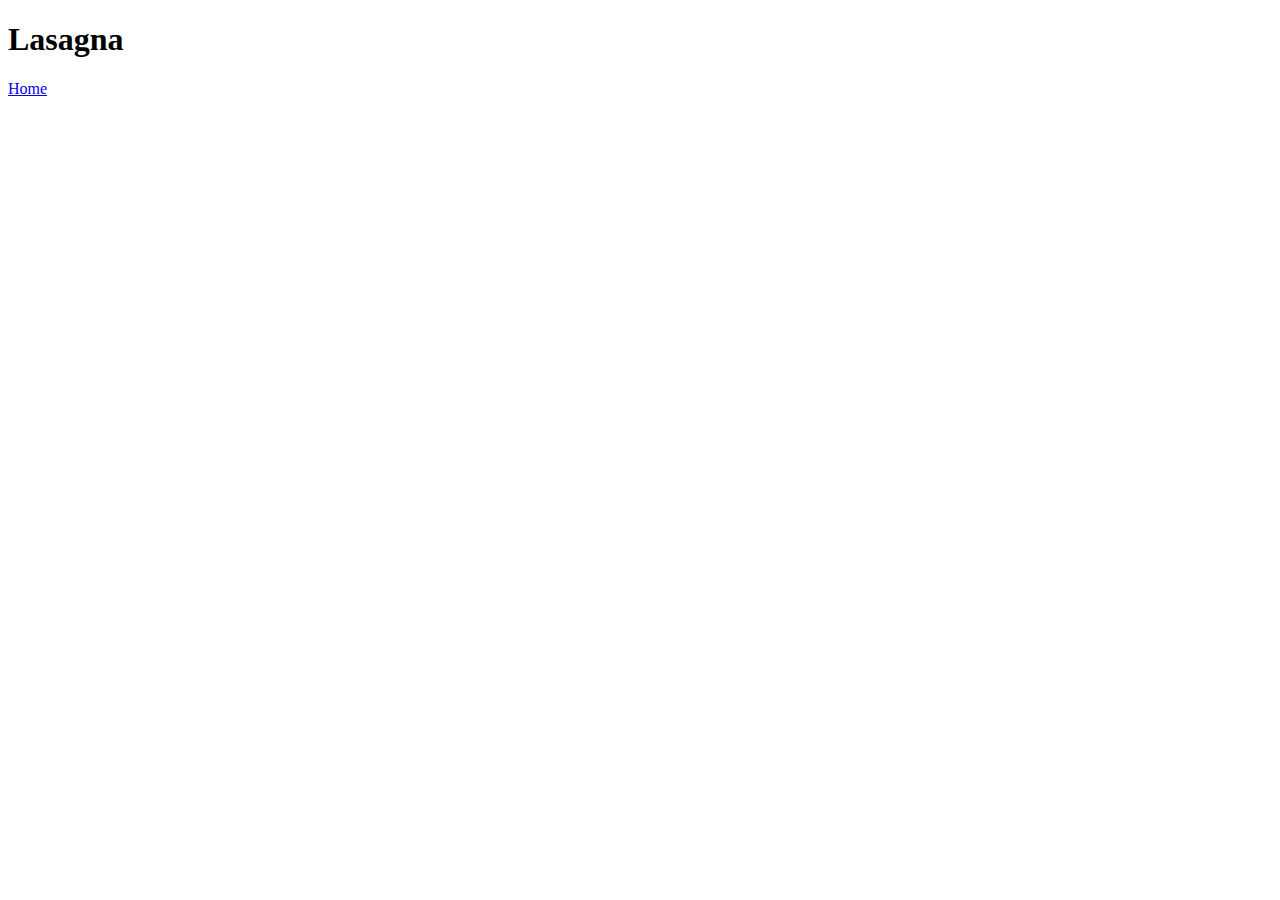
==== recipes/lasagna.html @ d052f272 "Make Iteration 2: recipe page" ====
<!DOCTYPE html>
<html lang="en">
<head>
    <meta charset="UTF-8">
    <meta name="viewport" content="width=device-width, initial-scale=1.0">
    <title>Lasagna</title>
</head>
<body>
    <h1>Lasagna</h1>
    <a href="../index.html">Home</a>
</body>
</html>
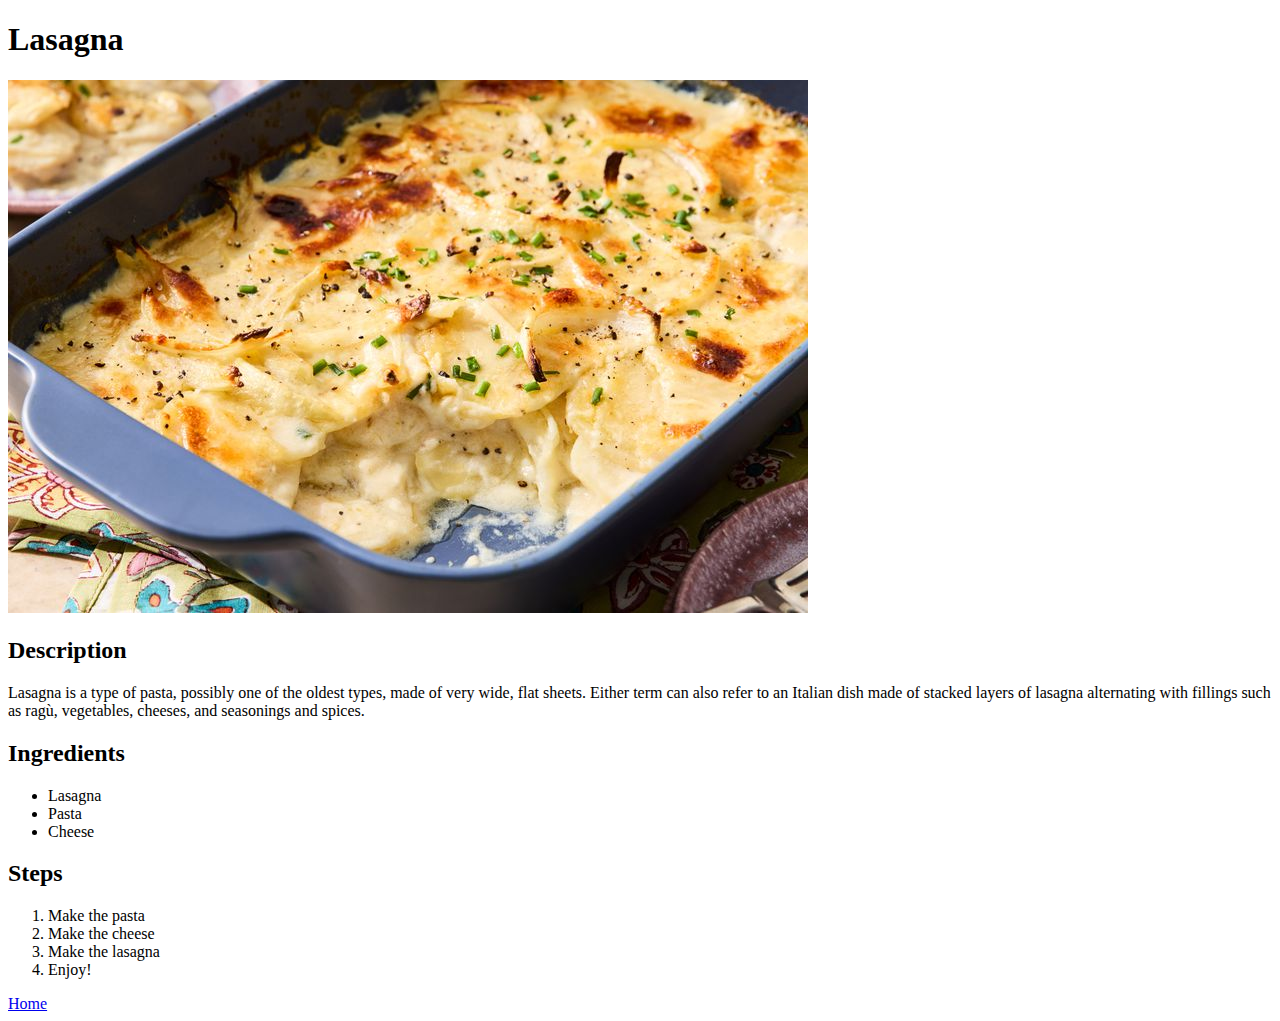
==== commit 838f53e9: "Make Iteration 3: recipe page content" ====
--- a/recipes/lasagna.html
+++ b/recipes/lasagna.html
@@ -4,9 +4,26 @@
     <meta charset="UTF-8">
     <meta name="viewport" content="width=device-width, initial-scale=1.0">
     <title>Lasagna</title>
+    <link rel="stylesheet" href="../css/style.css">
 </head>
 <body>
     <h1>Lasagna</h1>
+    <img src="../images/lasagna.jpg" alt="Image of Lasagna">
+    <h2>Description</h2>
+    <p>Lasagna is a type of pasta, possibly one of the oldest types, made of very wide, flat sheets. Either term can also refer to an Italian dish made of stacked layers of lasagna alternating with fillings such as ragù, vegetables, cheeses, and seasonings and spices.</p>
+    <h2>Ingredients</h2>
+    <ul>
+        <li>Lasagna</li>
+        <li>Pasta</li>
+        <li>Cheese</li>
+    </ul>
+    <h2>Steps</h2>
+    <ol>
+        <li>Make the pasta</li>
+        <li>Make the cheese</li>
+        <li>Make the lasagna</li>
+        <li>Enjoy!</li>
+    </ol>
     <a href="../index.html">Home</a>
 </body>
 </html>--- a/css/style.css
+++ b/css/style.css
@@ -0,0 +1,4 @@
+img {
+    max-width: 100%;
+    height: auto;
+}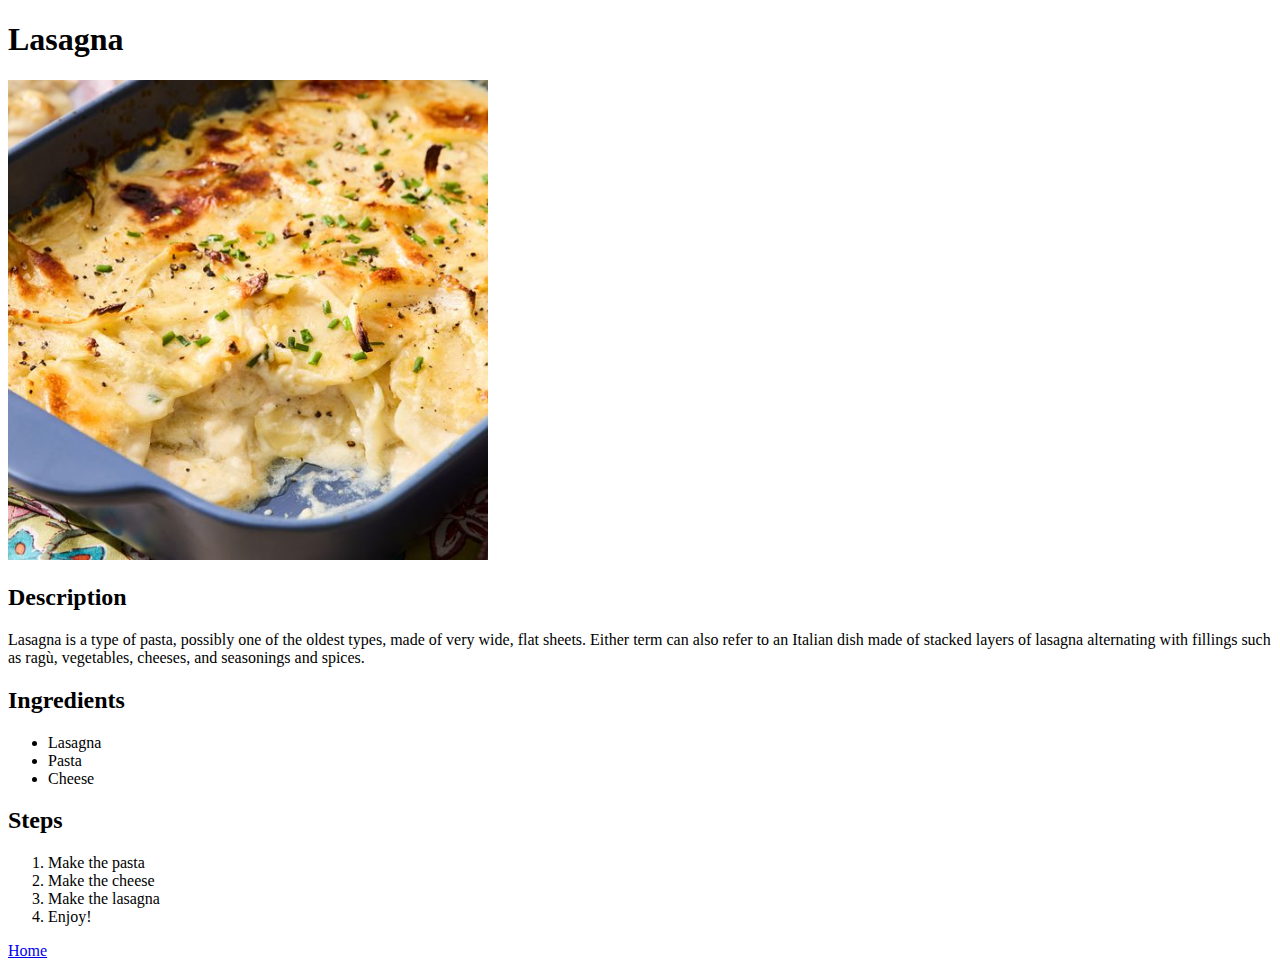
==== commit 13848227: "Add correct styling to recipe image" ====
--- a/recipes/lasagna.html
+++ b/recipes/lasagna.html
@@ -8,7 +8,7 @@
 </head>
 <body>
     <h1>Lasagna</h1>
-    <img src="../images/lasagna.jpg" alt="Image of Lasagna">
+    <img class="recipe-image" src="../images/lasagna.jpg" alt="Image of Lasagna">
     <h2>Description</h2>
     <p>Lasagna is a type of pasta, possibly one of the oldest types, made of very wide, flat sheets. Either term can also refer to an Italian dish made of stacked layers of lasagna alternating with fillings such as ragù, vegetables, cheeses, and seasonings and spices.</p>
     <h2>Ingredients</h2>
--- a/css/style.css
+++ b/css/style.css
@@ -1,4 +1,7 @@
-img {
-    max-width: 100%;
+img.recipe-image {
+    max-width: 480px;
+    width: 100%;
+    aspect-ratio: 1 / 1;
+    object-fit: cover;
     height: auto;
-}+}
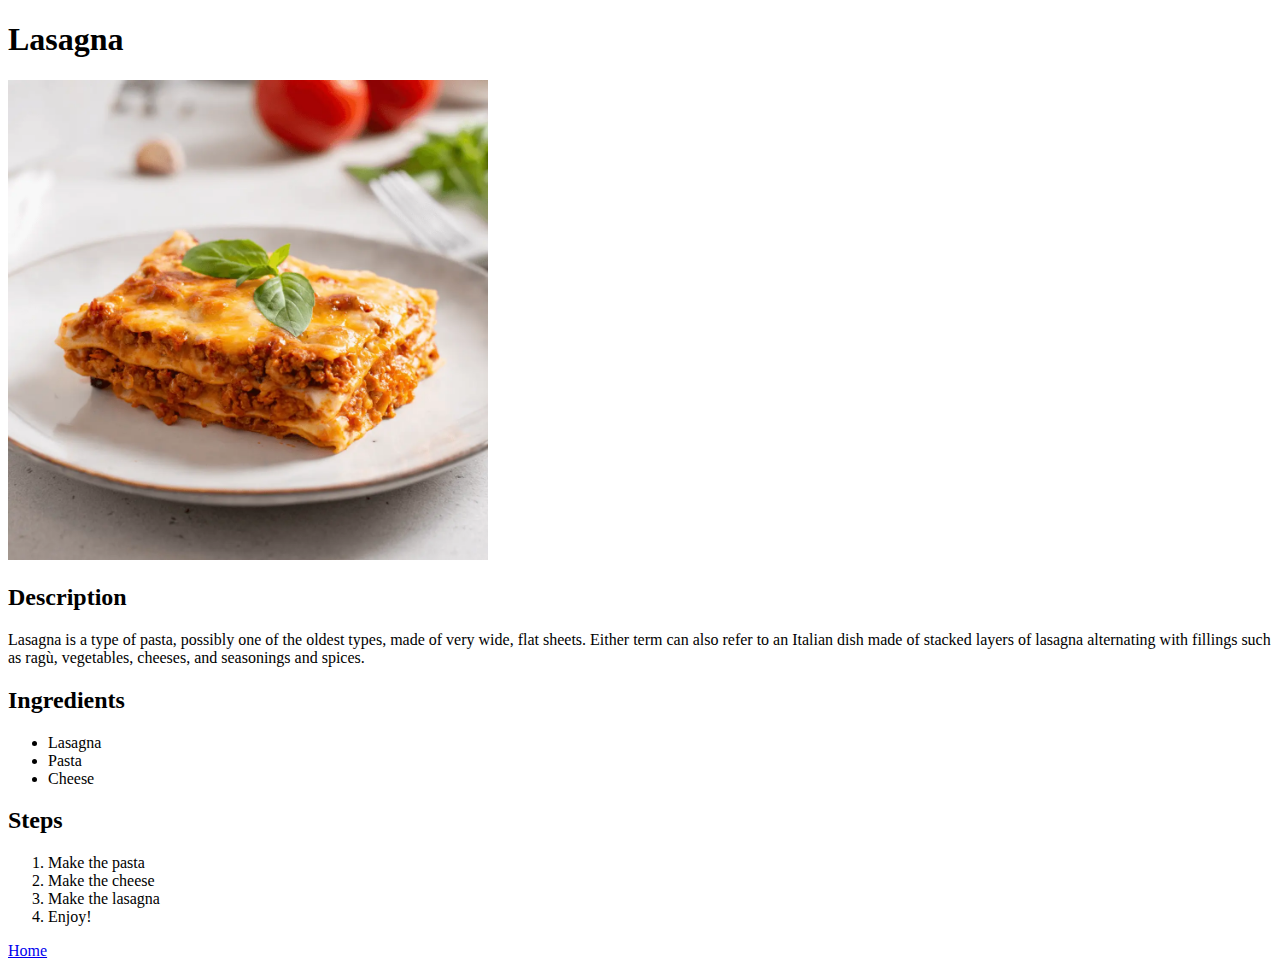
==== commit 972f086a: "Convert images to WebP and update references" ====
--- a/recipes/lasagna.html
+++ b/recipes/lasagna.html
@@ -8,7 +8,7 @@
 </head>
 <body>
     <h1>Lasagna</h1>
-    <img class="recipe-image" src="../images/lasagna.jpg" alt="Image of Lasagna">
+    <img class="recipe-image" src="../images/lasagna.webp" alt="Image of Lasagna">
     <h2>Description</h2>
     <p>Lasagna is a type of pasta, possibly one of the oldest types, made of very wide, flat sheets. Either term can also refer to an Italian dish made of stacked layers of lasagna alternating with fillings such as ragù, vegetables, cheeses, and seasonings and spices.</p>
     <h2>Ingredients</h2>
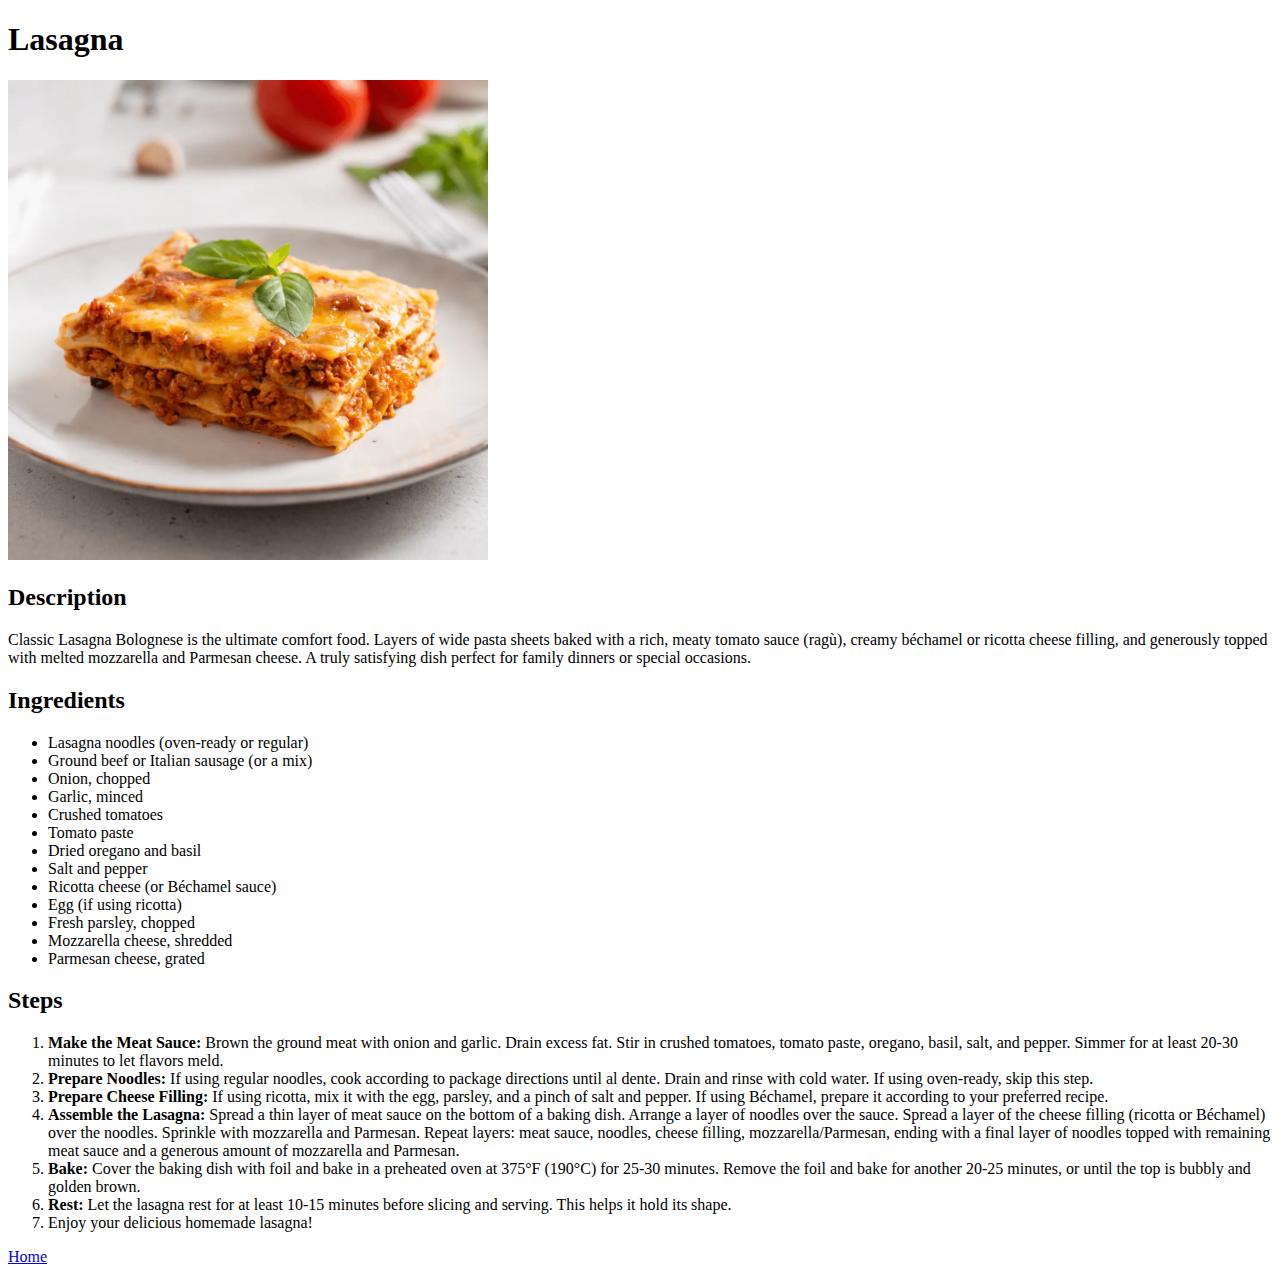
==== commit 1363fecc: "Update recipe details for Lasagna, Russian Salad, and Pelmeni" ====
--- a/recipes/lasagna.html
+++ b/recipes/lasagna.html
@@ -8,21 +8,36 @@
 </head>
 <body>
     <h1>Lasagna</h1>
-    <img class="recipe-image" src="../images/lasagna.webp" alt="Image of Lasagna">
+    <img class="recipe-image" src="../images/lasagna.webp" alt="A delicious slice of homemade lasagna">
     <h2>Description</h2>
-    <p>Lasagna is a type of pasta, possibly one of the oldest types, made of very wide, flat sheets. Either term can also refer to an Italian dish made of stacked layers of lasagna alternating with fillings such as ragù, vegetables, cheeses, and seasonings and spices.</p>
+    <p>Classic Lasagna Bolognese is the ultimate comfort food. Layers of wide pasta sheets baked with a rich, meaty tomato sauce (ragù), creamy béchamel or ricotta cheese filling, and generously topped with melted mozzarella and Parmesan cheese. A truly satisfying dish perfect for family dinners or special occasions.</p>
+    
     <h2>Ingredients</h2>
     <ul>
-        <li>Lasagna</li>
-        <li>Pasta</li>
-        <li>Cheese</li>
+        <li>Lasagna noodles (oven-ready or regular)</li>
+        <li>Ground beef or Italian sausage (or a mix)</li>
+        <li>Onion, chopped</li>
+        <li>Garlic, minced</li>
+        <li>Crushed tomatoes</li>
+        <li>Tomato paste</li>
+        <li>Dried oregano and basil</li>
+        <li>Salt and pepper</li>
+        <li>Ricotta cheese (or Béchamel sauce)</li>
+        <li>Egg (if using ricotta)</li>
+        <li>Fresh parsley, chopped</li>
+        <li>Mozzarella cheese, shredded</li>
+        <li>Parmesan cheese, grated</li>
     </ul>
+
     <h2>Steps</h2>
     <ol>
-        <li>Make the pasta</li>
-        <li>Make the cheese</li>
-        <li>Make the lasagna</li>
-        <li>Enjoy!</li>
+        <li><strong>Make the Meat Sauce:</strong> Brown the ground meat with onion and garlic. Drain excess fat. Stir in crushed tomatoes, tomato paste, oregano, basil, salt, and pepper. Simmer for at least 20-30 minutes to let flavors meld.</li>
+        <li><strong>Prepare Noodles:</strong> If using regular noodles, cook according to package directions until al dente. Drain and rinse with cold water. If using oven-ready, skip this step.</li>
+        <li><strong>Prepare Cheese Filling:</strong> If using ricotta, mix it with the egg, parsley, and a pinch of salt and pepper. If using Béchamel, prepare it according to your preferred recipe.</li>
+        <li><strong>Assemble the Lasagna:</strong> Spread a thin layer of meat sauce on the bottom of a baking dish. Arrange a layer of noodles over the sauce. Spread a layer of the cheese filling (ricotta or Béchamel) over the noodles. Sprinkle with mozzarella and Parmesan. Repeat layers: meat sauce, noodles, cheese filling, mozzarella/Parmesan, ending with a final layer of noodles topped with remaining meat sauce and a generous amount of mozzarella and Parmesan.</li>
+        <li><strong>Bake:</strong> Cover the baking dish with foil and bake in a preheated oven at 375°F (190°C) for 25-30 minutes. Remove the foil and bake for another 20-25 minutes, or until the top is bubbly and golden brown.</li>
+        <li><strong>Rest:</strong> Let the lasagna rest for at least 10-15 minutes before slicing and serving. This helps it hold its shape.</li>
+        <li>Enjoy your delicious homemade lasagna!</li>
     </ol>
     <a href="../index.html">Home</a>
 </body>
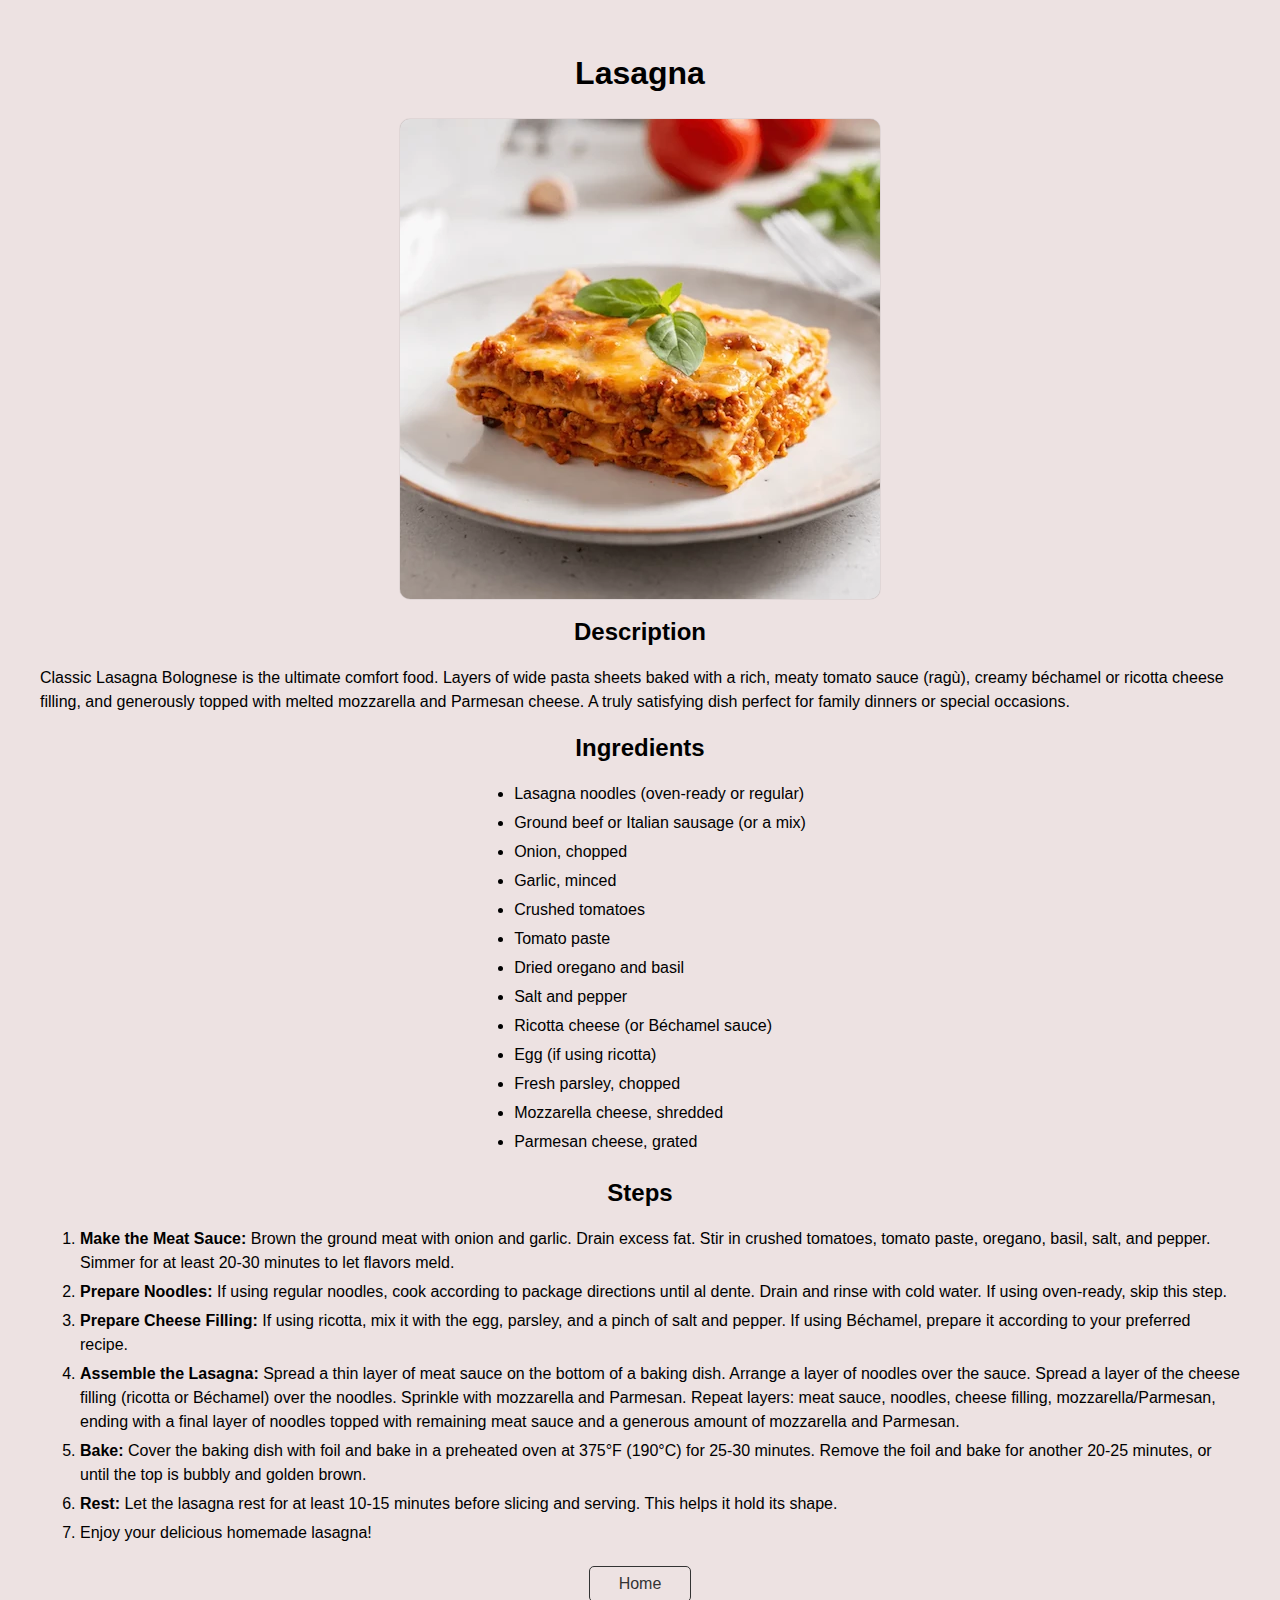
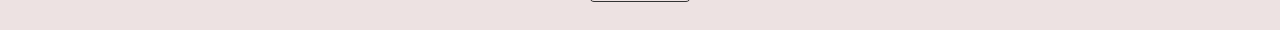
==== commit 6effb4e6: "Update styling" ====
--- a/recipes/lasagna.html
+++ b/recipes/lasagna.html
@@ -7,38 +7,39 @@
     <link rel="stylesheet" href="../css/style.css">
 </head>
 <body>
-    <h1>Lasagna</h1>
-    <img class="recipe-image" src="../images/lasagna.webp" alt="A delicious slice of homemade lasagna">
-    <h2>Description</h2>
-    <p>Classic Lasagna Bolognese is the ultimate comfort food. Layers of wide pasta sheets baked with a rich, meaty tomato sauce (ragù), creamy béchamel or ricotta cheese filling, and generously topped with melted mozzarella and Parmesan cheese. A truly satisfying dish perfect for family dinners or special occasions.</p>
-    
-    <h2>Ingredients</h2>
-    <ul>
-        <li>Lasagna noodles (oven-ready or regular)</li>
-        <li>Ground beef or Italian sausage (or a mix)</li>
-        <li>Onion, chopped</li>
-        <li>Garlic, minced</li>
-        <li>Crushed tomatoes</li>
-        <li>Tomato paste</li>
-        <li>Dried oregano and basil</li>
-        <li>Salt and pepper</li>
-        <li>Ricotta cheese (or Béchamel sauce)</li>
-        <li>Egg (if using ricotta)</li>
-        <li>Fresh parsley, chopped</li>
-        <li>Mozzarella cheese, shredded</li>
-        <li>Parmesan cheese, grated</li>
-    </ul>
-
-    <h2>Steps</h2>
-    <ol>
-        <li><strong>Make the Meat Sauce:</strong> Brown the ground meat with onion and garlic. Drain excess fat. Stir in crushed tomatoes, tomato paste, oregano, basil, salt, and pepper. Simmer for at least 20-30 minutes to let flavors meld.</li>
-        <li><strong>Prepare Noodles:</strong> If using regular noodles, cook according to package directions until al dente. Drain and rinse with cold water. If using oven-ready, skip this step.</li>
-        <li><strong>Prepare Cheese Filling:</strong> If using ricotta, mix it with the egg, parsley, and a pinch of salt and pepper. If using Béchamel, prepare it according to your preferred recipe.</li>
-        <li><strong>Assemble the Lasagna:</strong> Spread a thin layer of meat sauce on the bottom of a baking dish. Arrange a layer of noodles over the sauce. Spread a layer of the cheese filling (ricotta or Béchamel) over the noodles. Sprinkle with mozzarella and Parmesan. Repeat layers: meat sauce, noodles, cheese filling, mozzarella/Parmesan, ending with a final layer of noodles topped with remaining meat sauce and a generous amount of mozzarella and Parmesan.</li>
-        <li><strong>Bake:</strong> Cover the baking dish with foil and bake in a preheated oven at 375°F (190°C) for 25-30 minutes. Remove the foil and bake for another 20-25 minutes, or until the top is bubbly and golden brown.</li>
-        <li><strong>Rest:</strong> Let the lasagna rest for at least 10-15 minutes before slicing and serving. This helps it hold its shape.</li>
-        <li>Enjoy your delicious homemade lasagna!</li>
-    </ol>
-    <a href="../index.html">Home</a>
+    <div class="recipe-container">
+        <h1>Lasagna</h1>
+        <img class="recipe-image" src="../images/lasagna.webp" alt="A delicious slice of homemade lasagna">
+        <h2>Description</h2>
+        <p>Classic Lasagna Bolognese is the ultimate comfort food. Layers of wide pasta sheets baked with a rich, meaty tomato sauce (ragù), creamy béchamel or ricotta cheese filling, and generously topped with melted mozzarella and Parmesan cheese. A truly satisfying dish perfect for family dinners or special occasions.</p>
+        
+        <h2>Ingredients</h2>
+        <ul>
+            <li>Lasagna noodles (oven-ready or regular)</li>
+            <li>Ground beef or Italian sausage (or a mix)</li>
+            <li>Onion, chopped</li>
+            <li>Garlic, minced</li>
+            <li>Crushed tomatoes</li>
+            <li>Tomato paste</li>
+            <li>Dried oregano and basil</li>
+            <li>Salt and pepper</li>
+            <li>Ricotta cheese (or Béchamel sauce)</li>
+            <li>Egg (if using ricotta)</li>
+            <li>Fresh parsley, chopped</li>
+            <li>Mozzarella cheese, shredded</li>
+            <li>Parmesan cheese, grated</li>
+        </ul>
+        <h2>Steps</h2>
+        <ol>
+            <li><strong>Make the Meat Sauce:</strong> Brown the ground meat with onion and garlic. Drain excess fat. Stir in crushed tomatoes, tomato paste, oregano, basil, salt, and pepper. Simmer for at least 20-30 minutes to let flavors meld.</li>
+            <li><strong>Prepare Noodles:</strong> If using regular noodles, cook according to package directions until al dente. Drain and rinse with cold water. If using oven-ready, skip this step.</li>
+            <li><strong>Prepare Cheese Filling:</strong> If using ricotta, mix it with the egg, parsley, and a pinch of salt and pepper. If using Béchamel, prepare it according to your preferred recipe.</li>
+            <li><strong>Assemble the Lasagna:</strong> Spread a thin layer of meat sauce on the bottom of a baking dish. Arrange a layer of noodles over the sauce. Spread a layer of the cheese filling (ricotta or Béchamel) over the noodles. Sprinkle with mozzarella and Parmesan. Repeat layers: meat sauce, noodles, cheese filling, mozzarella/Parmesan, ending with a final layer of noodles topped with remaining meat sauce and a generous amount of mozzarella and Parmesan.</li>
+            <li><strong>Bake:</strong> Cover the baking dish with foil and bake in a preheated oven at 375°F (190°C) for 25-30 minutes. Remove the foil and bake for another 20-25 minutes, or until the top is bubbly and golden brown.</li>
+            <li><strong>Rest:</strong> Let the lasagna rest for at least 10-15 minutes before slicing and serving. This helps it hold its shape.</li>
+            <li>Enjoy your delicious homemade lasagna!</li>
+        </ol>
+        <a class="home-link" href="../index.html">Home</a>
+    </div>
 </body>
 </html>--- a/css/style.css
+++ b/css/style.css
@@ -1,7 +1,76 @@
-img.recipe-image {
+body {
+    font-family: 'Roboto', sans-serif;
+    line-height: 1.5;
+    background-color: #ede2e2;
+}
+
+.main-menu {
+    display: flex;
+    flex-direction: column;
+    align-items: center;
+}
+
+.recipe-container {
+    max-width: 1200px;
+    margin: 0 auto;
+    padding: 20px;
+
+    display: flex;
+    flex-direction: column;
+    align-items: center;
+}
+
+.recipe-image {
     max-width: 480px;
     width: 100%;
     aspect-ratio: 1 / 1;
     object-fit: cover;
     height: auto;
+    border-radius: 10px;
+    box-shadow: 0 0 1px 0 rgba(0, 0, 0, 0.5);
+    margin-bottom: 15px;
 }
+
+.home-link {
+    width: 80px;
+    text-align: center;
+    color: #333;
+    text-decoration: none;
+
+    border: 1px solid #333;
+    border-radius: 5px;
+    padding: 5px 10px;
+}
+
+.recipe-item {
+    margin-bottom: 15px;
+    display: flex;
+    align-items: center;
+}
+
+.recipe-item img {
+    margin-right: 10px;
+    border-radius: 4px;
+    box-shadow: 0 1px 3px rgba(0,0,0,0.2);
+}
+
+.recipe-item a {
+    text-decoration: none;
+    color: #444;
+    font-size: 1.1em;
+    transition: color 0.3s ease;
+}
+
+.recipe-item a:hover,
+.recipe-item a:focus {
+    color: #007bff;
+    text-decoration: underline;
+}
+
+h2 {
+    margin: 0px auto;
+}
+
+ol > li, ul > li {
+    margin-bottom: 5px;
+}